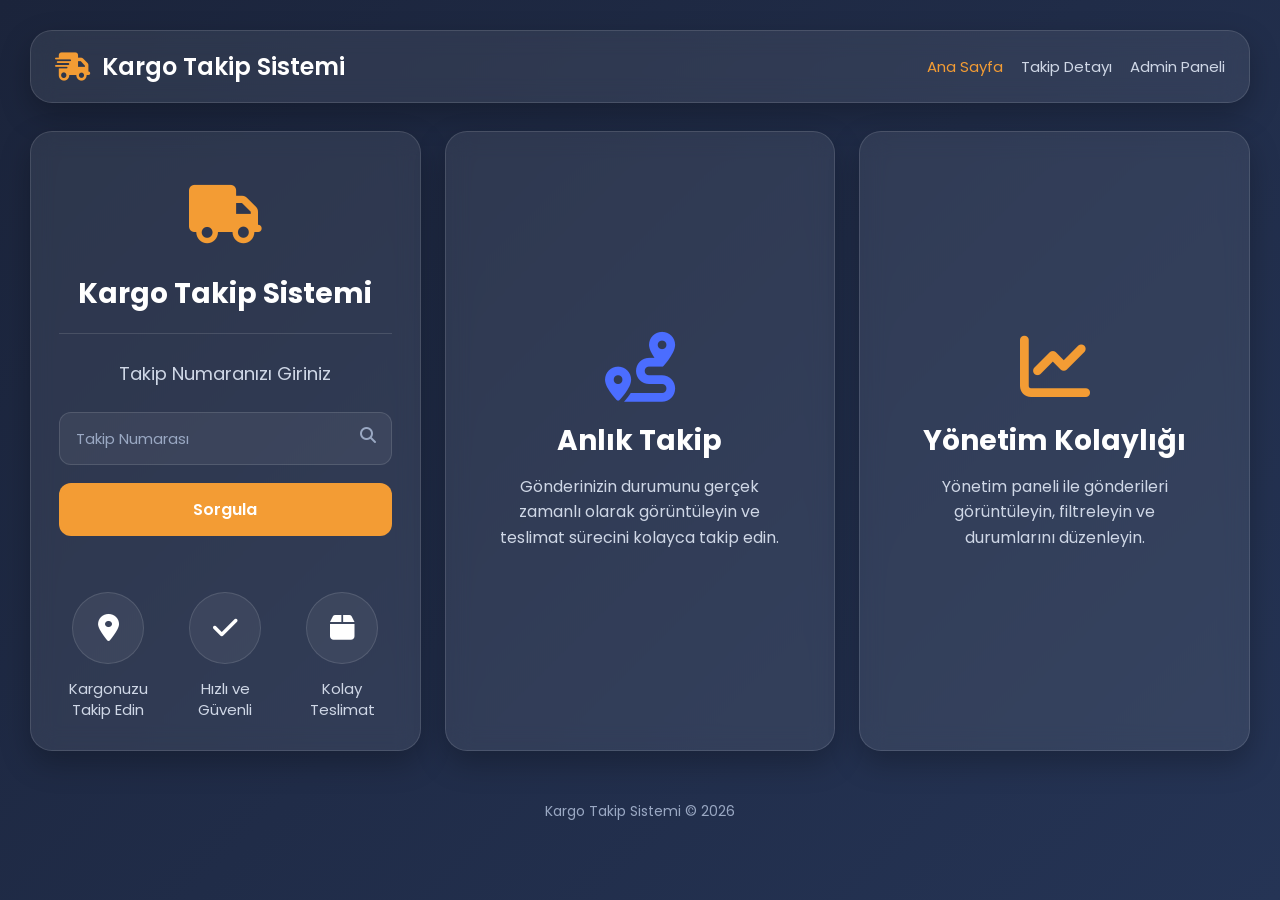
==== kargoKuryeAPİ/kargoKuryeAPİ/index.html @ 34ae7286 "Add files via upload" ====
<!DOCTYPE html>
<html lang="tr">
<head>
  <meta charset="UTF-8" />
  <meta name="viewport" content="width=device-width, initial-scale=1.0" />
  <title>Kargo Takip Sistemi</title>
  <link rel="preconnect" href="https://fonts.googleapis.com">
  <link rel="preconnect" href="https://fonts.gstatic.com" crossorigin>
  <link href="https://fonts.googleapis.com/css2?family=Poppins:wght@300;400;500;600;700&display=swap" rel="stylesheet">
  <link rel="stylesheet" href="https://cdnjs.cloudflare.com/ajax/libs/font-awesome/6.5.0/css/all.min.css">
  <link rel="stylesheet" href="style.css" />
</head>
<body>
  <div class="page-wrapper">
    <div class="container">
      <header class="main-header glass-card">
        <div class="logo">
          <i class="fa-solid fa-truck-fast"></i>
          <h2>Kargo Takip Sistemi</h2>
        </div>
        <nav class="nav-links">
          <a href="index.html" class="active">Ana Sayfa</a>
          <a href="takip-detay.html">Takip Detayı</a>
          <a href="admin.html">Admin Paneli</a>
        </nav>
      </header>

      <section class="hero-grid">
        <div class="glass-card track-card">
          <div>
            <div class="track-top">
              <div class="truck-icon">
                <i class="fa-solid fa-truck"></i>
              </div>
              <h1>Kargo Takip Sistemi</h1>
            </div>

            <div class="line"></div>

            <p class="track-subtitle">Takip Numaranızı Giriniz</p>

            <div class="form-group">
              <div class="search-box">
                <input type="text" placeholder="Takip Numarası" />
                <i class="fa-solid fa-magnifying-glass"></i>
              </div>
            </div>

            <button class="btn btn-primary" style="width:100%;">Sorgula</button>
          </div>

          <div class="features">
            <div class="feature-item">
              <div class="feature-icon">
                <i class="fa-solid fa-location-dot"></i>
              </div>
              <p>Kargonuzu Takip Edin</p>
            </div>

            <div class="feature-item">
              <div class="feature-icon">
                <i class="fa-solid fa-check"></i>
              </div>
              <p>Hızlı ve Güvenli</p>
            </div>

            <div class="feature-item">
              <div class="feature-icon">
                <i class="fa-solid fa-box"></i>
              </div>
              <p>Kolay Teslimat</p>
            </div>
          </div>
        </div>

        <div class="glass-card track-card" style="justify-content:center; align-items:center;">
          <div style="text-align:center;">
            <i class="fa-solid fa-route" style="font-size:70px; color:#4b6dff; margin-bottom:18px;"></i>
            <h2 style="font-size:28px; margin-bottom:12px;">Anlık Takip</h2>
            <p style="color:var(--text-soft); max-width:280px; line-height:1.6;">
              Gönderinizin durumunu gerçek zamanlı olarak görüntüleyin ve teslimat sürecini kolayca takip edin.
            </p>
          </div>
        </div>

        <div class="glass-card track-card" style="justify-content:center; align-items:center;">
          <div style="text-align:center;">
            <i class="fa-solid fa-chart-line" style="font-size:70px; color:var(--orange); margin-bottom:18px;"></i>
            <h2 style="font-size:28px; margin-bottom:12px;">Yönetim Kolaylığı</h2>
            <p style="color:var(--text-soft); max-width:280px; line-height:1.6;">
              Yönetim paneli ile gönderileri görüntüleyin, filtreleyin ve durumlarını düzenleyin.
            </p>
          </div>
        </div>
      </section>

      <footer class="footer">
        Kargo Takip Sistemi © 2026
      </footer>
    </div>
  </div>
</body>
</html>
---- kargoKuryeAPİ/kargoKuryeAPİ/style.css ----
* {
  margin: 0;
  padding: 0;
  box-sizing: border-box;
  font-family: "Poppins", sans-serif;
}

:root {
  --bg-main: #1d2740;
  --bg-secondary: #24314f;
  --glass: rgba(255, 255, 255, 0.08);
  --glass-strong: rgba(255, 255, 255, 0.12);
  --border: rgba(255, 255, 255, 0.12);
  --text-main: #ffffff;
  --text-soft: #cfd7e6;
  --text-muted: #9aa8c3;
  --orange: #f39c34;
  --orange-dark: #e2871f;
  --blue: #4b6dff;
  --green: #27c281;
  --red: #ef5b5b;
  --yellow: #e7b84a;
  --shadow: 0 12px 30px rgba(0, 0, 0, 0.25);
  --radius: 22px;
}

body {
  background: linear-gradient(135deg, #1b243b, #253455);
  min-height: 100vh;
  color: var(--text-main);
}

a {
  text-decoration: none;
  color: inherit;
}

ul {
  list-style: none;
}

.page-wrapper {
  width: 100%;
  min-height: 100vh;
  padding: 30px;
}

.container {
  max-width: 1300px;
  margin: 0 auto;
}

.glass-card {
  background: var(--glass);
  border: 1px solid var(--border);
  backdrop-filter: blur(12px);
  -webkit-backdrop-filter: blur(12px);
  border-radius: var(--radius);
  box-shadow: var(--shadow);
}

.main-header {
  display: flex;
  justify-content: space-between;
  align-items: center;
  margin-bottom: 28px;
  padding: 18px 24px;
}

.logo {
  display: flex;
  align-items: center;
  gap: 12px;
}

.logo i {
  font-size: 28px;
  color: var(--orange);
}

.logo h2 {
  font-size: 24px;
  font-weight: 600;
}

.nav-links {
  display: flex;
  gap: 18px;
  align-items: center;
}

.nav-links a {
  color: var(--text-soft);
  font-size: 15px;
  transition: 0.3s;
}

.nav-links a:hover,
.nav-links a.active {
  color: var(--orange);
}

.btn {
  border: none;
  outline: none;
  cursor: pointer;
  border-radius: 12px;
  padding: 14px 20px;
  font-size: 16px;
  font-weight: 600;
  transition: 0.3s;
}

.btn-primary {
  background: var(--orange);
  color: white;
}

.btn-primary:hover {
  background: var(--orange-dark);
}

.btn-secondary {
  background: rgba(255, 255, 255, 0.08);
  color: white;
  border: 1px solid var(--border);
}

.btn-danger {
  background: var(--red);
  color: white;
}

.btn-icon {
  width: 36px;
  height: 36px;
  padding: 0;
  border-radius: 10px;
  display: inline-flex;
  align-items: center;
  justify-content: center;
}

input,
select {
  width: 100%;
  border: 1px solid var(--border);
  background: rgba(255, 255, 255, 0.06);
  color: white;
  padding: 14px 16px;
  border-radius: 12px;
  outline: none;
  font-size: 15px;
}

input::placeholder {
  color: var(--text-muted);
}

label {
  display: block;
  margin-bottom: 8px;
  color: var(--text-soft);
  font-size: 14px;
}

.form-group {
  margin-bottom: 18px;
}

.search-box {
  position: relative;
}

.search-box input {
  padding-right: 45px;
}

.search-box i {
  position: absolute;
  right: 16px;
  top: 15px;
  color: var(--text-muted);
}

.section-title {
  font-size: 22px;
  margin-bottom: 18px;
  font-weight: 600;
}

.footer {
  margin-top: 30px;
  text-align: center;
  color: var(--text-muted);
  padding: 20px;
  font-size: 14px;
}

/* INDEX */
.hero-grid {
  display: grid;
  grid-template-columns: 1fr 1fr 1fr;
  gap: 24px;
  align-items: stretch;
}

.track-card {
  padding: 30px 28px;
  min-height: 620px;
  display: flex;
  flex-direction: column;
  justify-content: space-between;
}

.track-top {
  text-align: center;
  margin-top: 10px;
}

.track-top .truck-icon {
  font-size: 58px;
  color: var(--orange);
  margin-bottom: 14px;
}

.track-top h1 {
  font-size: 28px;
  margin-bottom: 18px;
}

.line {
  width: 100%;
  height: 1px;
  background: var(--border);
  margin: 18px 0 26px;
}

.track-subtitle {
  text-align: center;
  color: var(--text-soft);
  font-size: 18px;
  margin-bottom: 25px;
}

.features {
  display: flex;
  justify-content: space-between;
  gap: 18px;
  margin-top: 35px;
}

.feature-item {
  flex: 1;
  text-align: center;
}

.feature-icon {
  width: 72px;
  height: 72px;
  border-radius: 50%;
  border: 1px solid var(--border);
  margin: 0 auto 14px;
  display: flex;
  justify-content: center;
  align-items: center;
  font-size: 28px;
  background: rgba(255, 255, 255, 0.06);
}

.feature-item p {
  color: var(--text-soft);
  font-size: 15px;
  line-height: 1.4;
}

/* TAKIP DETAY */
.detail-card {
  padding: 28px;
}

.back-link {
  display: inline-flex;
  align-items: center;
  gap: 8px;
  margin-bottom: 18px;
  color: var(--text-soft);
}

.detail-header {
  text-align: center;
  font-size: 32px;
  margin-bottom: 24px;
  font-weight: 600;
}

.info-box {
  padding: 18px 0;
  border-bottom: 1px solid var(--border);
}

.info-box p {
  margin-bottom: 10px;
  color: var(--text-soft);
  font-size: 18px;
}

.status-box {
  margin: 24px 0;
  background: linear-gradient(90deg, #3857d5, #4b6dff);
  border-radius: 14px;
  padding: 18px 20px;
}

.status-box h3 {
  font-size: 28px;
  margin-bottom: 8px;
}

.status-box p {
  font-size: 16px;
}

.progress-wrap {
  margin: 30px 0;
}

.progress-line {
  position: relative;
  height: 4px;
  background: rgba(255,255,255,0.18);
  margin: 35px 30px 20px;
}

.progress-line-fill {
  position: absolute;
  left: 0;
  top: 0;
  width: 52%;
  height: 100%;
  background: var(--orange);
}

.progress-steps {
  display: flex;
  justify-content: space-between;
  align-items: center;
}

.step {
  text-align: center;
  width: 33.3%;
  position: relative;
}

.step-circle {
  width: 54px;
  height: 54px;
  border-radius: 50%;
  background: #e8edf8;
  color: #1b243b;
  display: flex;
  align-items: center;
  justify-content: center;
  margin: 0 auto 12px;
  font-size: 22px;
  font-weight: bold;
  border: 4px solid rgba(255,255,255,0.12);
}

.step.active .step-circle {
  background: white;
  box-shadow: 0 0 0 6px rgba(243, 156, 52, 0.2);
}

.step p {
  color: var(--text-soft);
  font-size: 20px;
}

.map-box {
  margin-top: 26px;
  border-radius: 18px;
  overflow: hidden;
  height: 260px;
  background: linear-gradient(135deg, #394866, #1e2944);
  display: flex;
  align-items: center;
  justify-content: center;
  color: #dbe6ff;
  font-size: 22px;
}

/* ADMIN */
.dashboard-top {
  display: grid;
  grid-template-columns: repeat(4, 1fr);
  gap: 18px;
  margin-bottom: 24px;
}

.stat-card {
  padding: 20px;
}

.stat-card .stat-icon {
  font-size: 22px;
  margin-bottom: 14px;
}

.stat-card h3 {
  font-size: 34px;
  margin-bottom: 6px;
}

.stat-card p {
  color: var(--text-soft);
  font-size: 16px;
}

.filters {
  display: grid;
  grid-template-columns: 1fr 1fr 70px;
  gap: 14px;
  margin-bottom: 20px;
}

.table-card {
  padding: 20px;
}

.table-wrap {
  overflow-x: auto;
}

table {
  width: 100%;
  border-collapse: collapse;
}

table th,
table td {
  padding: 16px 12px;
  text-align: left;
  border-bottom: 1px solid var(--border);
  white-space: nowrap;
}

table th {
  color: var(--text-soft);
  font-weight: 500;
}

table td {
  color: white;
}

table tr:hover {
  background: rgba(255, 255, 255, 0.04);
}

.badge {
  display: inline-block;
  padding: 8px 14px;
  border-radius: 10px;
  font-size: 13px;
  font-weight: 600;
}

.badge-blue {
  background: rgba(75, 109, 255, 0.18);
  color: #9eb2ff;
}

.badge-yellow {
  background: rgba(231, 184, 74, 0.18);
  color: #f5cd6f;
}

.badge-green {
  background: rgba(39, 194, 129, 0.18);
  color: #83e2ba;
}

.actions {
  display: flex;
  gap: 8px;
}

.pagination {
  margin-top: 22px;
  display: flex;
  justify-content: center;
  gap: 10px;
}

.page-btn {
  width: 40px;
  height: 40px;
  border-radius: 10px;
  border: 1px solid var(--border);
  background: rgba(255,255,255,0.06);
  color: white;
  cursor: pointer;
}

.page-btn.active {
  background: var(--blue);
}

/* RESPONSIVE */
@media (max-width: 1100px) {
  .hero-grid,
  .dashboard-top {
    grid-template-columns: 1fr 1fr;
  }
}

@media (max-width: 768px) {
  .page-wrapper {
    padding: 18px;
  }

  .main-header {
    flex-direction: column;
    gap: 14px;
  }

  .nav-links {
    flex-wrap: wrap;
    justify-content: center;
  }

  .hero-grid,
  .dashboard-top,
  .filters {
    grid-template-columns: 1fr;
  }

  .features {
    flex-direction: column;
  }

  .detail-header {
    font-size: 24px;
  }

  .step p {
    font-size: 15px;
  }
}
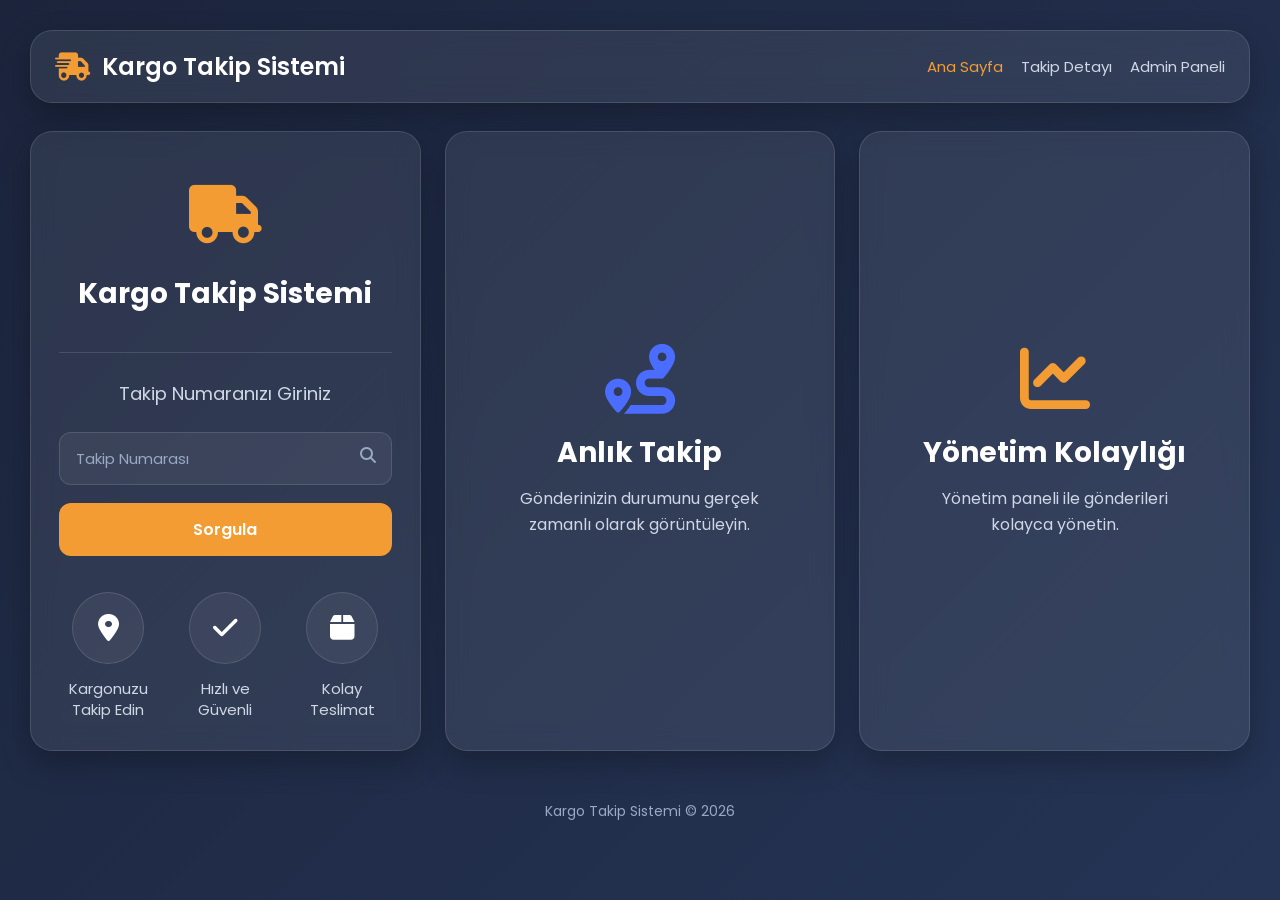
==== commit 24af6525: "Frontend-2 Ana sayfa sorgulama formu, takip numarası yönlendirmeleri, dinamik harita entegrasyonu ve" ====
--- a/kargoKuryeAPİ/kargoKuryeAPİ/index.html
+++ b/kargoKuryeAPİ/kargoKuryeAPİ/index.html
@@ -4,20 +4,25 @@
   <meta charset="UTF-8" />
   <meta name="viewport" content="width=device-width, initial-scale=1.0" />
   <title>Kargo Takip Sistemi</title>
+
   <link rel="preconnect" href="https://fonts.googleapis.com">
   <link rel="preconnect" href="https://fonts.gstatic.com" crossorigin>
   <link href="https://fonts.googleapis.com/css2?family=Poppins:wght@300;400;500;600;700&display=swap" rel="stylesheet">
+
   <link rel="stylesheet" href="https://cdnjs.cloudflare.com/ajax/libs/font-awesome/6.5.0/css/all.min.css">
   <link rel="stylesheet" href="style.css" />
 </head>
+
 <body>
   <div class="page-wrapper">
     <div class="container">
+
       <header class="main-header glass-card">
         <div class="logo">
           <i class="fa-solid fa-truck-fast"></i>
           <h2>Kargo Takip Sistemi</h2>
         </div>
+
         <nav class="nav-links">
           <a href="index.html" class="active">Ana Sayfa</a>
           <a href="takip-detay.html">Takip Detayı</a>
@@ -26,30 +31,37 @@
       </header>
 
       <section class="hero-grid">
+
         <div class="glass-card track-card">
-          <div>
-            <div class="track-top">
-              <div class="truck-icon">
-                <i class="fa-solid fa-truck"></i>
-              </div>
-              <h1>Kargo Takip Sistemi</h1>
+
+          <div class="track-top">
+            <div class="truck-icon">
+              <i class="fa-solid fa-truck"></i>
             </div>
+            <h1>Kargo Takip Sistemi</h1>
+          </div>
 
-            <div class="line"></div>
+          <div class="line"></div>
 
-            <p class="track-subtitle">Takip Numaranızı Giriniz</p>
+          <p class="track-subtitle">Takip Numaranızı Giriniz</p>
+
+          <form action="takip-detay.html" method="GET">
 
             <div class="form-group">
               <div class="search-box">
-                <input type="text" placeholder="Takip Numarası" />
+                <input type="text" name="kargoNo" placeholder="Takip Numarası" required />
                 <i class="fa-solid fa-magnifying-glass"></i>
               </div>
             </div>
 
-            <button class="btn btn-primary" style="width:100%;">Sorgula</button>
-          </div>
+            <button type="submit" class="btn btn-primary" style="width:100%;">
+              Sorgula
+            </button>
+
+          </form>
 
           <div class="features">
+
             <div class="feature-item">
               <div class="feature-icon">
                 <i class="fa-solid fa-location-dot"></i>
@@ -70,7 +82,9 @@
               </div>
               <p>Kolay Teslimat</p>
             </div>
+
           </div>
+
         </div>
 
         <div class="glass-card track-card" style="justify-content:center; align-items:center;">
@@ -78,7 +92,7 @@
             <i class="fa-solid fa-route" style="font-size:70px; color:#4b6dff; margin-bottom:18px;"></i>
             <h2 style="font-size:28px; margin-bottom:12px;">Anlık Takip</h2>
             <p style="color:var(--text-soft); max-width:280px; line-height:1.6;">
-              Gönderinizin durumunu gerçek zamanlı olarak görüntüleyin ve teslimat sürecini kolayca takip edin.
+              Gönderinizin durumunu gerçek zamanlı olarak görüntüleyin.
             </p>
           </div>
         </div>
@@ -88,15 +102,17 @@
             <i class="fa-solid fa-chart-line" style="font-size:70px; color:var(--orange); margin-bottom:18px;"></i>
             <h2 style="font-size:28px; margin-bottom:12px;">Yönetim Kolaylığı</h2>
             <p style="color:var(--text-soft); max-width:280px; line-height:1.6;">
-              Yönetim paneli ile gönderileri görüntüleyin, filtreleyin ve durumlarını düzenleyin.
+              Yönetim paneli ile gönderileri kolayca yönetin.
             </p>
           </div>
         </div>
+
       </section>
 
       <footer class="footer">
         Kargo Takip Sistemi © 2026
       </footer>
+
     </div>
   </div>
 </body>
--- a/kargoKuryeAPİ/kargoKuryeAPİ/style.css
+++ b/kargoKuryeAPİ/kargoKuryeAPİ/style.css
@@ -548,4 +548,18 @@
   .step p {
     font-size: 15px;
   }
+  .detail-card {
+  animation: fadeIn 0.6s ease;
+}
+
+@keyframes fadeIn {
+  from {
+    opacity: 0;
+    transform: translateY(15px);
+  }
+  to {
+    opacity: 1;
+    transform: translateY(0);
+  }
+}
 }
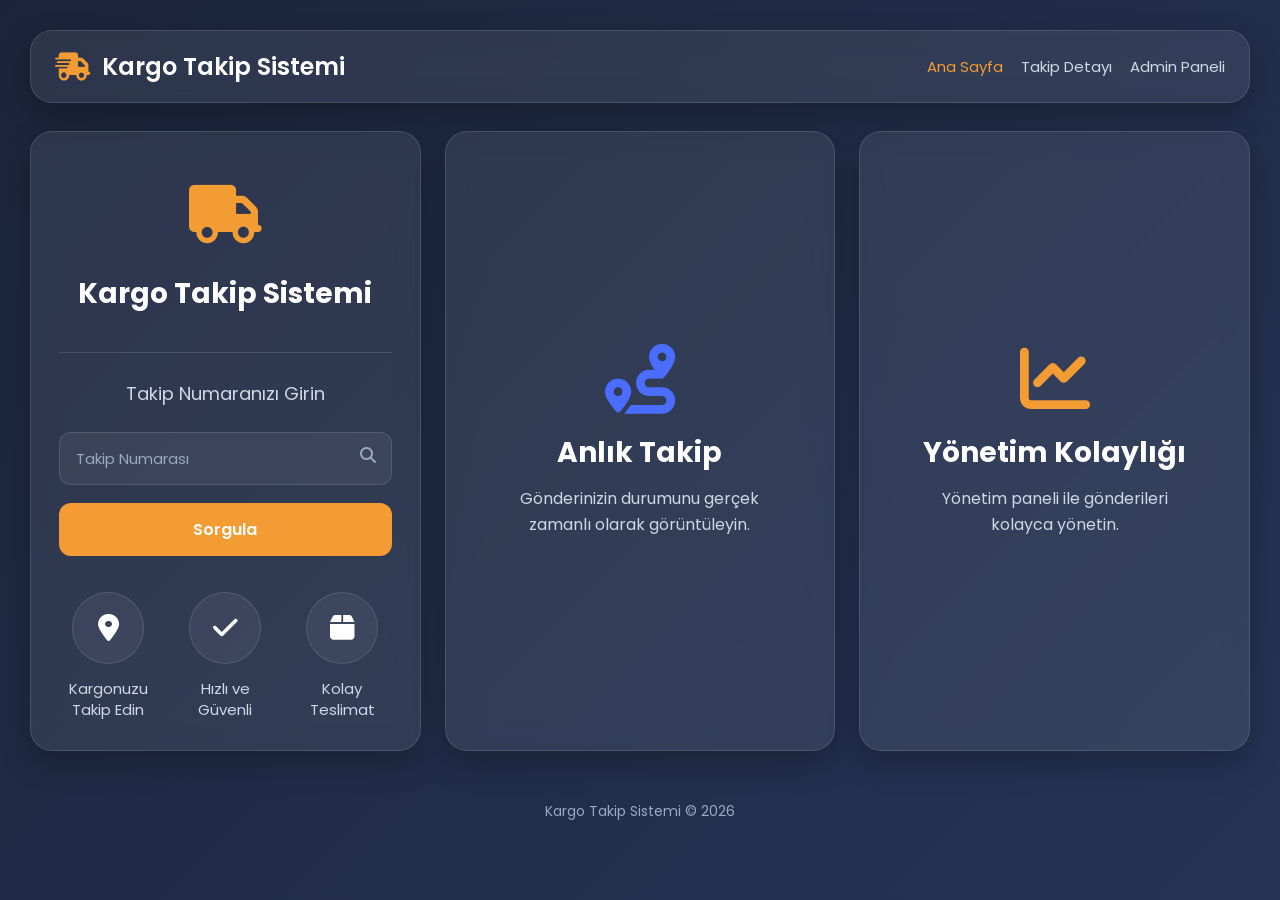
==== commit 50278b6a: "Update index.html" ====
--- a/kargoKuryeAPİ/kargoKuryeAPİ/index.html
+++ b/kargoKuryeAPİ/kargoKuryeAPİ/index.html
@@ -4,7 +4,6 @@
   <meta charset="UTF-8" />
   <meta name="viewport" content="width=device-width, initial-scale=1.0" />
   <title>Kargo Takip Sistemi</title>
-
   <link rel="preconnect" href="https://fonts.googleapis.com">
   <link rel="preconnect" href="https://fonts.gstatic.com" crossorigin>
   <link href="https://fonts.googleapis.com/css2?family=Poppins:wght@300;400;500;600;700&display=swap" rel="stylesheet">
@@ -12,7 +11,6 @@
   <link rel="stylesheet" href="https://cdnjs.cloudflare.com/ajax/libs/font-awesome/6.5.0/css/all.min.css">
   <link rel="stylesheet" href="style.css" />
 </head>
-
 <body>
   <div class="page-wrapper">
     <div class="container">
@@ -22,14 +20,12 @@
           <i class="fa-solid fa-truck-fast"></i>
           <h2>Kargo Takip Sistemi</h2>
         </div>
-
         <nav class="nav-links">
           <a href="index.html" class="active">Ana Sayfa</a>
           <a href="takip-detay.html">Takip Detayı</a>
           <a href="admin.html">Admin Paneli</a>
         </nav>
       </header>
-
       <section class="hero-grid">
 
         <div class="glass-card track-card">
@@ -43,7 +39,7 @@
 
           <div class="line"></div>
 
-          <p class="track-subtitle">Takip Numaranızı Giriniz</p>
+          <p class="track-subtitle">Takip Numaranızı Girin</p>
 
           <form action="takip-detay.html" method="GET">
 
@@ -82,9 +78,7 @@
               </div>
               <p>Kolay Teslimat</p>
             </div>
-
           </div>
-
         </div>
 
         <div class="glass-card track-card" style="justify-content:center; align-items:center;">
@@ -106,7 +100,6 @@
             </p>
           </div>
         </div>
-
       </section>
 
       <footer class="footer">
@@ -116,4 +109,4 @@
     </div>
   </div>
 </body>
-</html>+</html>
--- a/kargoKuryeAPİ/kargoKuryeAPİ/style.css
+++ b/kargoKuryeAPİ/kargoKuryeAPİ/style.css
@@ -526,6 +526,7 @@
     gap: 14px;
   }
 
+  
   .nav-links {
     flex-wrap: wrap;
     justify-content: center;
@@ -562,4 +563,4 @@
     transform: translateY(0);
   }
 }
-}+}
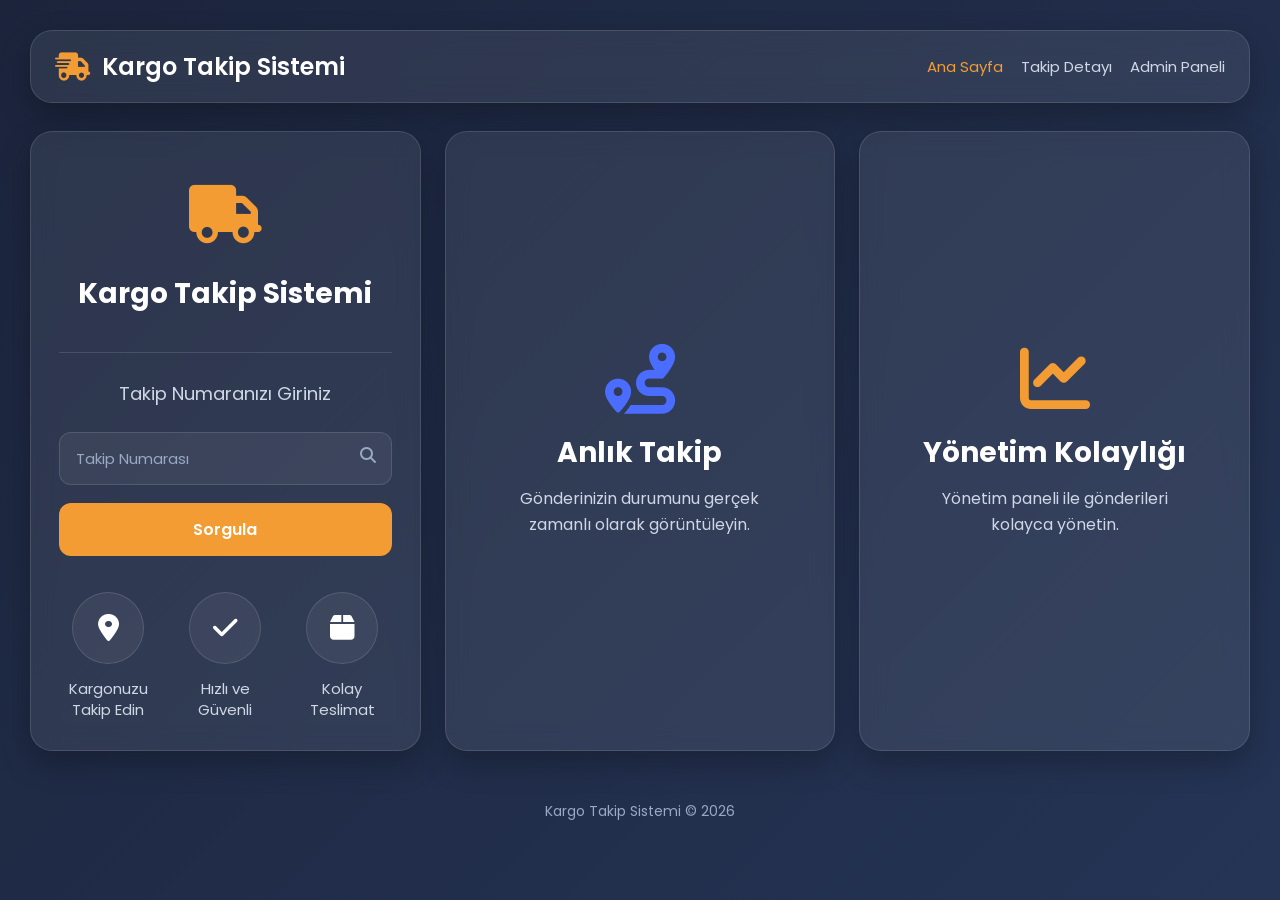
==== commit 31846372: "Update index.html" ====
--- a/kargoKuryeAPİ/kargoKuryeAPİ/index.html
+++ b/kargoKuryeAPİ/kargoKuryeAPİ/index.html
@@ -39,7 +39,7 @@
 
           <div class="line"></div>
 
-          <p class="track-subtitle">Takip Numaranızı Girin</p>
+          <p class="track-subtitle">Takip Numaranızı Giriniz</p>
 
           <form action="takip-detay.html" method="GET">
 
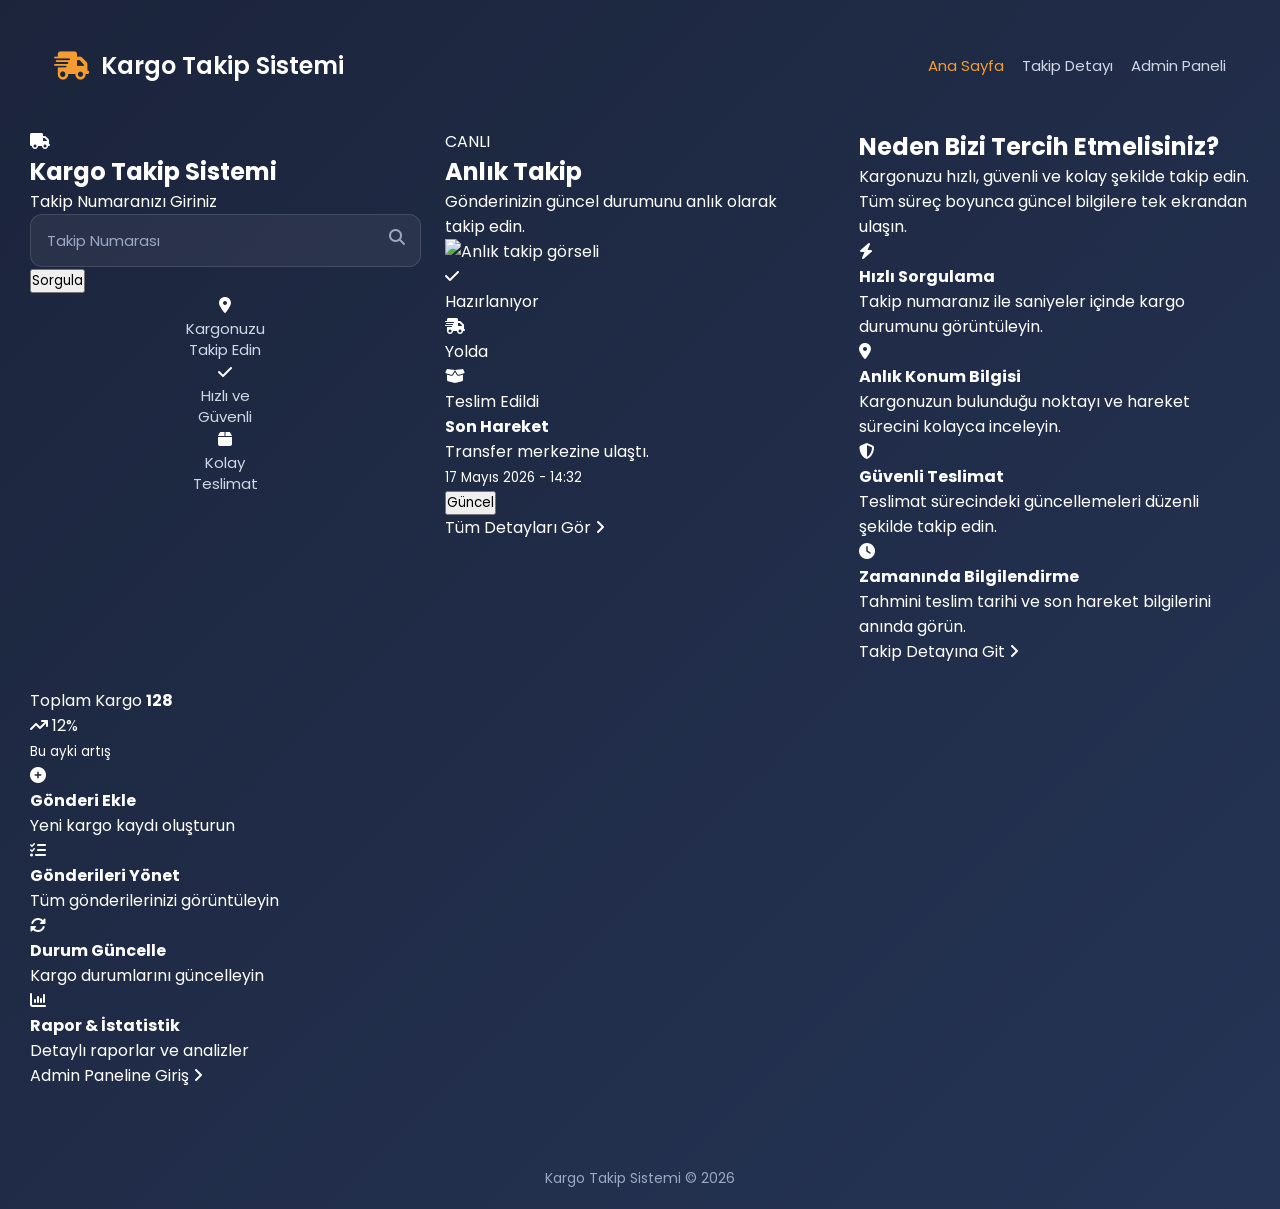
==== commit 36d9463b: "Update index.html" ====
--- a/kargoKuryeAPİ/kargoKuryeAPİ/index.html
+++ b/kargoKuryeAPİ/kargoKuryeAPİ/index.html
@@ -4,109 +4,610 @@
   <meta charset="UTF-8" />
   <meta name="viewport" content="width=device-width, initial-scale=1.0" />
   <title>Kargo Takip Sistemi</title>
+
   <link rel="preconnect" href="https://fonts.googleapis.com">
   <link rel="preconnect" href="https://fonts.gstatic.com" crossorigin>
-  <link href="https://fonts.googleapis.com/css2?family=Poppins:wght@300;400;500;600;700&display=swap" rel="stylesheet">
-
+  <link href="https://fonts.googleapis.com/css2?family=Poppins:wght@300;400;500;600;700;800&display=swap" rel="stylesheet">
   <link rel="stylesheet" href="https://cdnjs.cloudflare.com/ajax/libs/font-awesome/6.5.0/css/all.min.css">
   <link rel="stylesheet" href="style.css" />
+
+  <style>
+    .loading-overlay {
+      position: fixed;
+      inset: 0;
+      background: rgba(2, 10, 28, 0.82);
+      backdrop-filter: blur(8px);
+      -webkit-backdrop-filter: blur(8px);
+      display: flex;
+      align-items: center;
+      justify-content: center;
+      opacity: 0;
+      visibility: hidden;
+      pointer-events: none;
+      transition: 0.35s ease;
+      z-index: 9999;
+      padding: 24px;
+    }
+
+    .loading-overlay.show {
+      opacity: 1;
+      visibility: visible;
+      pointer-events: auto;
+    }
+
+    .loading-card {
+      width: 100%;
+      max-width: 760px;
+      padding: 34px 28px 30px;
+      border-radius: 28px;
+      background: linear-gradient(180deg, rgba(7, 24, 61, 0.98), rgba(4, 18, 46, 0.98));
+      border: 1px solid rgba(92, 136, 219, 0.22);
+      box-shadow: 0 24px 60px rgba(0, 0, 0, 0.45);
+      text-align: center;
+      overflow: hidden;
+      position: relative;
+    }
+
+    .loading-card::before {
+      content: "";
+      position: absolute;
+      inset: 0;
+      background:
+        radial-gradient(circle at top right, rgba(58, 114, 255, 0.10), transparent 26%),
+        radial-gradient(circle at bottom left, rgba(0, 149, 255, 0.08), transparent 28%);
+      pointer-events: none;
+    }
+
+    .loading-badge {
+      display: inline-flex;
+      align-items: center;
+      gap: 8px;
+      background: rgba(22, 189, 98, 0.14);
+      color: #52f294;
+      border: 1px solid rgba(63, 224, 127, 0.22);
+      border-radius: 999px;
+      padding: 8px 14px;
+      font-size: 13px;
+      font-weight: 700;
+      margin-bottom: 18px;
+      position: relative;
+      z-index: 2;
+    }
+
+    .loading-badge .dot {
+      width: 10px;
+      height: 10px;
+      border-radius: 50%;
+      background: #28d96f;
+      box-shadow: 0 0 12px rgba(40, 217, 111, 0.9);
+      animation: blinkDot 1.2s infinite;
+    }
+
+    @keyframes blinkDot {
+      0%, 100% { opacity: 1; transform: scale(1); }
+      50% { opacity: 0.45; transform: scale(0.9); }
+    }
+
+    .loading-card h3 {
+      font-size: 30px;
+      color: #ffffff;
+      margin-bottom: 12px;
+      position: relative;
+      z-index: 2;
+    }
+
+    .loading-card p {
+      color: #c7d7fb;
+      font-size: 16px;
+      line-height: 1.7;
+      position: relative;
+      z-index: 2;
+    }
+
+    .loading-number {
+      color: #7eb6ff;
+      font-weight: 700;
+    }
+
+    .loading-visual {
+      position: relative;
+      width: 100%;
+      height: 300px;
+      margin: 28px auto 22px;
+      border-radius: 24px;
+      overflow: hidden;
+      border: 1px solid rgba(89, 136, 219, 0.18);
+      background: #071a44;
+    }
+
+    .loading-visual img {
+      width: 100%;
+      height: 100%;
+      object-fit: cover;
+      display: block;
+      filter: brightness(0.92) saturate(1.05);
+    }
+
+    .loading-visual::after {
+      content: "";
+      position: absolute;
+      inset: 0;
+      background:
+        linear-gradient(90deg,
+          rgba(255,255,255,0) 0%,
+          rgba(120,180,255,0.10) 35%,
+          rgba(255,255,255,0.18) 50%,
+          rgba(120,180,255,0.10) 65%,
+          rgba(255,255,255,0) 100%);
+      transform: translateX(-100%);
+      animation: sweepLight 2.2s ease-in-out infinite;
+    }
+
+    @keyframes sweepLight {
+      0% {
+        transform: translateX(-100%);
+      }
+      100% {
+        transform: translateX(100%);
+      }
+    }
+
+    .loading-progress {
+      width: 100%;
+      max-width: 620px;
+      margin: 0 auto 18px;
+      position: relative;
+      z-index: 2;
+    }
+
+    .loading-progress-top {
+      display: flex;
+      justify-content: space-between;
+      align-items: center;
+      margin-bottom: 12px;
+      color: #dbe6ff;
+      font-size: 15px;
+      font-weight: 500;
+    }
+
+    .loading-progress-bar {
+      width: 100%;
+      height: 10px;
+      border-radius: 999px;
+      background: rgba(255, 255, 255, 0.10);
+      overflow: hidden;
+      position: relative;
+    }
+
+    .loading-progress-fill {
+      width: 0;
+      height: 100%;
+      border-radius: 999px;
+      background: linear-gradient(90deg, #59e39a, #2d8fff);
+      box-shadow: 0 0 18px rgba(45, 143, 255, 0.32);
+      animation: fillBar 2.5s ease forwards;
+    }
+
+    @keyframes fillBar {
+      0%   { width: 0%; }
+      20%  { width: 22%; }
+      45%  { width: 48%; }
+      70%  { width: 76%; }
+      100% { width: 100%; }
+    }
+
+    .loading-steps {
+      display: flex;
+      justify-content: space-between;
+      align-items: flex-start;
+      gap: 16px;
+      margin-top: 18px;
+    }
+
+    .loading-step {
+      flex: 1;
+      text-align: center;
+      color: #dbe6ff;
+    }
+
+    .loading-step-icon {
+      width: 58px;
+      height: 58px;
+      border-radius: 50%;
+      margin: 0 auto 10px;
+      display: flex;
+      align-items: center;
+      justify-content: center;
+      font-size: 22px;
+      background: rgba(6, 24, 57, 0.92);
+      border: 2px solid rgba(255, 255, 255, 0.14);
+      color: #9fb4df;
+    }
+
+    .loading-step.done .loading-step-icon {
+      color: #62ea9e;
+      border-color: rgba(75, 230, 145, 0.42);
+      box-shadow: 0 0 18px rgba(75, 230, 145, 0.12);
+    }
+
+    .loading-step.active .loading-step-icon {
+      color: #4ea2ff;
+      border-color: rgba(65, 150, 255, 0.42);
+      box-shadow: 0 0 18px rgba(65, 150, 255, 0.14);
+    }
+
+    .loading-step span {
+      font-size: 14px;
+      line-height: 1.4;
+      display: block;
+    }
+
+    .loading-note {
+      position: relative;
+      z-index: 2;
+      margin-top: 18px;
+      color: #9fb4df;
+      font-size: 14px;
+    }
+
+    body.loading-active {
+      overflow: hidden;
+    }
+
+    @media (max-width: 768px) {
+      .loading-card {
+        padding: 26px 18px 24px;
+      }
+
+      .loading-card h3 {
+        font-size: 24px;
+      }
+
+      .loading-visual {
+        height: 220px;
+      }
+
+      .loading-steps {
+        gap: 10px;
+      }
+
+      .loading-step-icon {
+        width: 50px;
+        height: 50px;
+        font-size: 20px;
+      }
+
+      .loading-step span {
+        font-size: 12px;
+      }
+    }
+  </style>
 </head>
 <body>
   <div class="page-wrapper">
     <div class="container">
 
-      <header class="main-header glass-card">
+      <header class="main-header">
         <div class="logo">
           <i class="fa-solid fa-truck-fast"></i>
           <h2>Kargo Takip Sistemi</h2>
         </div>
+
         <nav class="nav-links">
           <a href="index.html" class="active">Ana Sayfa</a>
           <a href="takip-detay.html">Takip Detayı</a>
-          <a href="admin.html">Admin Paneli</a>
+          <a href="admin-login.html">Admin Paneli</a>
         </nav>
       </header>
+
       <section class="hero-grid">
 
-        <div class="glass-card track-card">
-
-          <div class="track-top">
-            <div class="truck-icon">
+        <div class="panel-card left-panel">
+          <div class="left-top">
+            <div class="big-icon">
               <i class="fa-solid fa-truck"></i>
             </div>
+
             <h1>Kargo Takip Sistemi</h1>
-          </div>
-
-          <div class="line"></div>
-
-          <p class="track-subtitle">Takip Numaranızı Giriniz</p>
-
-          <form action="takip-detay.html" method="GET">
-
-            <div class="form-group">
+            <div class="divider"></div>
+            <p class="subtitle">Takip Numaranızı Giriniz</p>
+
+            <form id="trackForm" class="track-form">
               <div class="search-box">
-                <input type="text" name="kargoNo" placeholder="Takip Numarası" required />
+                <input type="text" id="kargoNoInput" name="kargoNo" placeholder="Takip Numarası" required />
                 <i class="fa-solid fa-magnifying-glass"></i>
               </div>
-            </div>
-
-            <button type="submit" class="btn btn-primary" style="width:100%;">
-              Sorgula
-            </button>
-
-          </form>
-
-          <div class="features">
-
+
+              <button type="submit" class="primary-btn">Sorgula</button>
+            </form>
+          </div>
+
+          <div class="feature-row">
             <div class="feature-item">
-              <div class="feature-icon">
+              <div class="feature-circle orange">
                 <i class="fa-solid fa-location-dot"></i>
               </div>
-              <p>Kargonuzu Takip Edin</p>
+              <p>Kargonuzu<br>Takip Edin</p>
             </div>
 
             <div class="feature-item">
-              <div class="feature-icon">
+              <div class="feature-circle green">
                 <i class="fa-solid fa-check"></i>
               </div>
-              <p>Hızlı ve Güvenli</p>
+              <p>Hızlı ve<br>Güvenli</p>
             </div>
 
             <div class="feature-item">
-              <div class="feature-icon">
+              <div class="feature-circle blue">
                 <i class="fa-solid fa-box"></i>
               </div>
-              <p>Kolay Teslimat</p>
+              <p>Kolay<br>Teslimat</p>
             </div>
           </div>
         </div>
 
-        <div class="glass-card track-card" style="justify-content:center; align-items:center;">
-          <div style="text-align:center;">
-            <i class="fa-solid fa-route" style="font-size:70px; color:#4b6dff; margin-bottom:18px;"></i>
-            <h2 style="font-size:28px; margin-bottom:12px;">Anlık Takip</h2>
-            <p style="color:var(--text-soft); max-width:280px; line-height:1.6;">
-              Gönderinizin durumunu gerçek zamanlı olarak görüntüleyin.
-            </p>
-          </div>
+        <div class="panel-card middle-panel">
+          <div class="live-badge">
+            <span class="dot"></span>
+            CANLI
+          </div>
+
+          <h2>Anlık Takip</h2>
+          <p class="middle-desc">
+            Gönderinizin güncel durumunu anlık olarak<br>
+            takip edin.
+          </p>
+
+          <div class="map-visual image-map-visual">
+            <img src="anlik-takip.jpeg" alt="Anlık takip görseli" class="track-visual-image">
+          </div>
+
+          <div class="status-steps">
+            <div class="step-item done">
+              <div class="step-icon">
+                <i class="fa-solid fa-check"></i>
+              </div>
+              <span>Hazırlanıyor</span>
+            </div>
+
+            <div class="step-line active"></div>
+
+            <div class="step-item active">
+              <div class="step-icon">
+                <i class="fa-solid fa-truck-fast"></i>
+              </div>
+              <span>Yolda</span>
+            </div>
+
+            <div class="step-line"></div>
+
+            <div class="step-item">
+              <div class="step-icon">
+                <i class="fa-solid fa-box-open"></i>
+              </div>
+              <span>Teslim Edildi</span>
+            </div>
+          </div>
+
+          <div class="last-move-card">
+            <div>
+              <h4>Son Hareket</h4>
+              <div class="move-line">
+                <span class="move-dot"></span>
+                <p>Transfer merkezine ulaştı.</p>
+              </div>
+              <small>17 Mayıs 2026 - 14:32</small>
+            </div>
+            <button class="mini-btn" type="button">Güncel</button>
+          </div>
+
+          <a href="takip-detay.html" class="detail-btn">
+            <span>Tüm Detayları Gör</span>
+            <i class="fa-solid fa-angle-right"></i>
+          </a>
         </div>
 
-        <div class="glass-card track-card" style="justify-content:center; align-items:center;">
-          <div style="text-align:center;">
-            <i class="fa-solid fa-chart-line" style="font-size:70px; color:var(--orange); margin-bottom:18px;"></i>
-            <h2 style="font-size:28px; margin-bottom:12px;">Yönetim Kolaylığı</h2>
-            <p style="color:var(--text-soft); max-width:280px; line-height:1.6;">
-              Yönetim paneli ile gönderileri kolayca yönetin.
-            </p>
-          </div>
+       <div class="panel-card right-panel">
+  <h2>Neden Bizi Tercih Etmelisiniz?</h2>
+  <p class="right-desc">
+    Kargonuzu hızlı, güvenli ve kolay şekilde takip edin.
+    Tüm süreç boyunca güncel bilgilere tek ekrandan ulaşın.
+  </p>
+
+  <div class="service-list">
+    <div class="service-item">
+      <div class="service-icon orange">
+        <i class="fa-solid fa-bolt"></i>
+      </div>
+      <div>
+        <h4>Hızlı Sorgulama</h4>
+        <p>Takip numaranız ile saniyeler içinde kargo durumunu görüntüleyin.</p>
+      </div>
+    </div>
+
+    <div class="service-item">
+      <div class="service-icon blue">
+        <i class="fa-solid fa-location-dot"></i>
+      </div>
+      <div>
+        <h4>Anlık Konum Bilgisi</h4>
+        <p>Kargonuzun bulunduğu noktayı ve hareket sürecini kolayca inceleyin.</p>
+      </div>
+    </div>
+
+    <div class="service-item">
+      <div class="service-icon green">
+        <i class="fa-solid fa-shield-halved"></i>
+      </div>
+      <div>
+        <h4>Güvenli Teslimat</h4>
+        <p>Teslimat sürecindeki güncellemeleri düzenli şekilde takip edin.</p>
+      </div>
+    </div>
+
+    <div class="service-item">
+      <div class="service-icon purple">
+        <i class="fa-solid fa-clock"></i>
+      </div>
+      <div>
+        <h4>Zamanında Bilgilendirme</h4>
+        <p>Tahmini teslim tarihi ve son hareket bilgilerini anında görün.</p>
+      </div>
+    </div>
+  </div>
+
+  <a href="takip-detay.html" class="admin-btn">
+    <span>Takip Detayına Git</span>
+    <i class="fa-solid fa-angle-right"></i>
+  </a>
+</div>
+            <div class="stats-box">
+              <span>Toplam Kargo</span>
+              <strong>128</strong>
+              <div class="increase">
+                <i class="fa-solid fa-arrow-trend-up"></i>
+                12%
+              </div>
+              <small>Bu ayki artış</small>
+            </div>
+          </div>
+
+          <div class="admin-list">
+            <div class="admin-item">
+              <div class="admin-icon blue">
+                <i class="fa-solid fa-circle-plus"></i>
+              </div>
+              <div>
+                <h4>Gönderi Ekle</h4>
+                <p>Yeni kargo kaydı oluşturun</p>
+              </div>
+            </div>
+
+            <div class="admin-item">
+              <div class="admin-icon purple">
+                <i class="fa-solid fa-list-check"></i>
+              </div>
+              <div>
+                <h4>Gönderileri Yönet</h4>
+                <p>Tüm gönderilerinizi görüntüleyin</p>
+              </div>
+            </div>
+
+            <div class="admin-item">
+              <div class="admin-icon green">
+                <i class="fa-solid fa-rotate"></i>
+              </div>
+              <div>
+                <h4>Durum Güncelle</h4>
+                <p>Kargo durumlarını güncelleyin</p>
+              </div>
+            </div>
+
+            <div class="admin-item">
+              <div class="admin-icon orange">
+                <i class="fa-solid fa-chart-column"></i>
+              </div>
+              <div>
+                <h4>Rapor & İstatistik</h4>
+                <p>Detaylı raporlar ve analizler</p>
+              </div>
+            </div>
+          </div>
+
+          <a href="admin-login.html" class="admin-btn">
+            <span>Admin Paneline Giriş</span>
+            <i class="fa-solid fa-angle-right"></i>
+          </a>
         </div>
       </section>
 
       <footer class="footer">
         Kargo Takip Sistemi © 2026
       </footer>
-
     </div>
   </div>
+
+  <div class="loading-overlay" id="loadingOverlay">
+    <div class="loading-card">
+      <div class="loading-badge">
+        <span class="dot"></span>
+        CANLI SORGULAMA
+      </div>
+
+      <h3>Kargonuz Sorgulanıyor</h3>
+      <p>
+        Takip numarası:
+        <span class="loading-number" id="loadingTrackingNo">-</span>
+      </p>
+
+      <div class="loading-visual">
+        <img src="anlik-takip.jpeg" alt="Kargo takip yükleniyor görseli">
+      </div>
+
+      <div class="loading-progress">
+        <div class="loading-progress-top">
+          <span>Sorgu İşleniyor</span>
+          <span>%100</span>
+        </div>
+
+        <div class="loading-progress-bar">
+          <div class="loading-progress-fill"></div>
+        </div>
+
+        <div class="loading-steps">
+          <div class="loading-step done">
+            <div class="loading-step-icon">
+              <i class="fa-solid fa-box"></i>
+            </div>
+            <span>Hazırlanıyor</span>
+          </div>
+
+          <div class="loading-step active">
+            <div class="loading-step-icon">
+              <i class="fa-solid fa-truck-fast"></i>
+            </div>
+            <span>Yolda</span>
+          </div>
+
+          <div class="loading-step">
+            <div class="loading-step-icon">
+              <i class="fa-solid fa-box-open"></i>
+            </div>
+            <span>Teslim Ediliyor</span>
+          </div>
+        </div>
+      </div>
+
+      <div class="loading-note">
+        Lütfen bekleyin, takip detay sayfasına yönlendiriliyorsunuz...
+      </div>
+    </div>
+  </div>
+
+  <script>
+    const trackForm = document.getElementById("trackForm");
+    const kargoNoInput = document.getElementById("kargoNoInput");
+    const loadingOverlay = document.getElementById("loadingOverlay");
+    const loadingTrackingNo = document.getElementById("loadingTrackingNo");
+
+    trackForm.addEventListener("submit", function (e) {
+      e.preventDefault();
+
+      const kargoNo = kargoNoInput.value.trim();
+
+      if (!kargoNo) {
+        alert("Lütfen takip numarası girin.");
+        return;
+      }
+
+      loadingTrackingNo.textContent = kargoNo;
+      loadingOverlay.classList.add("show");
+      document.body.classList.add("loading-active");
+
+      setTimeout(function () {
+        window.location.href = "takip-detay.html?kargoNo=" + encodeURIComponent(kargoNo);
+      }, 2500);
+    });
+  </script>
 </body>
 </html>
